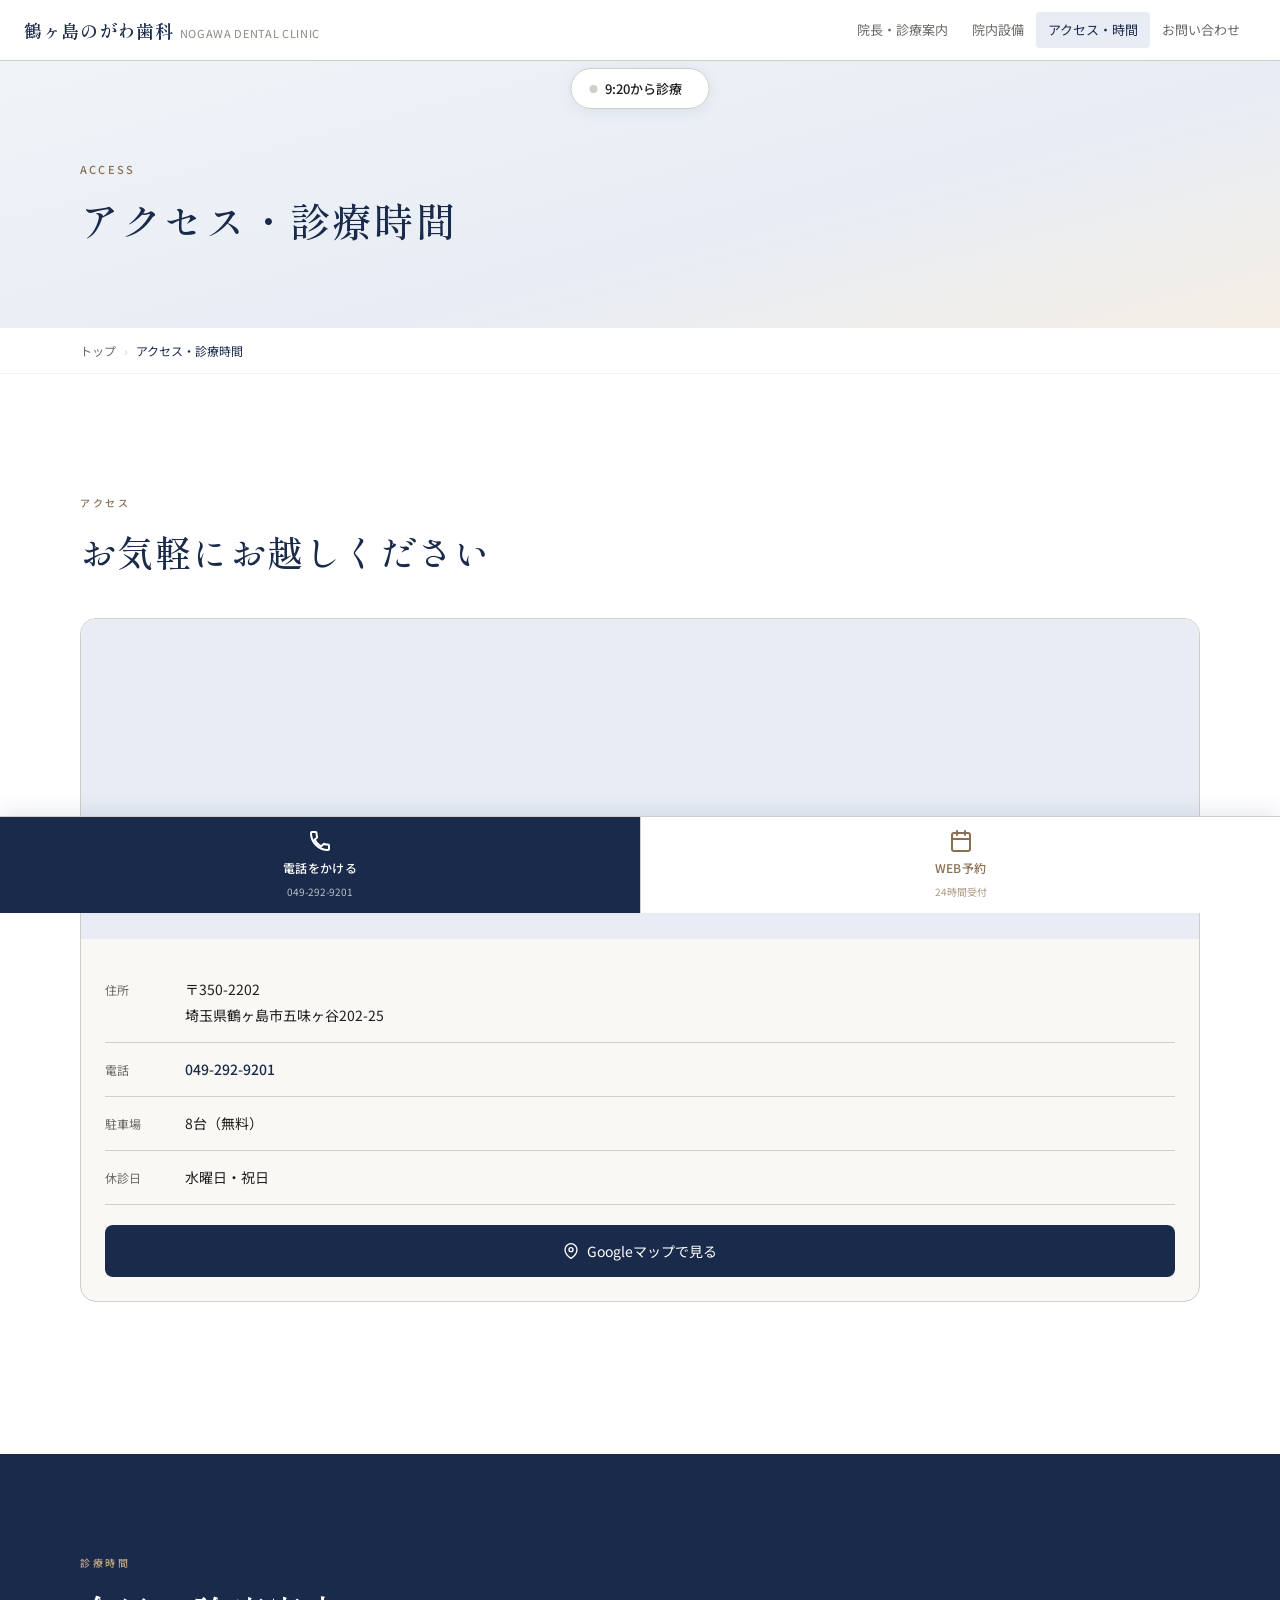
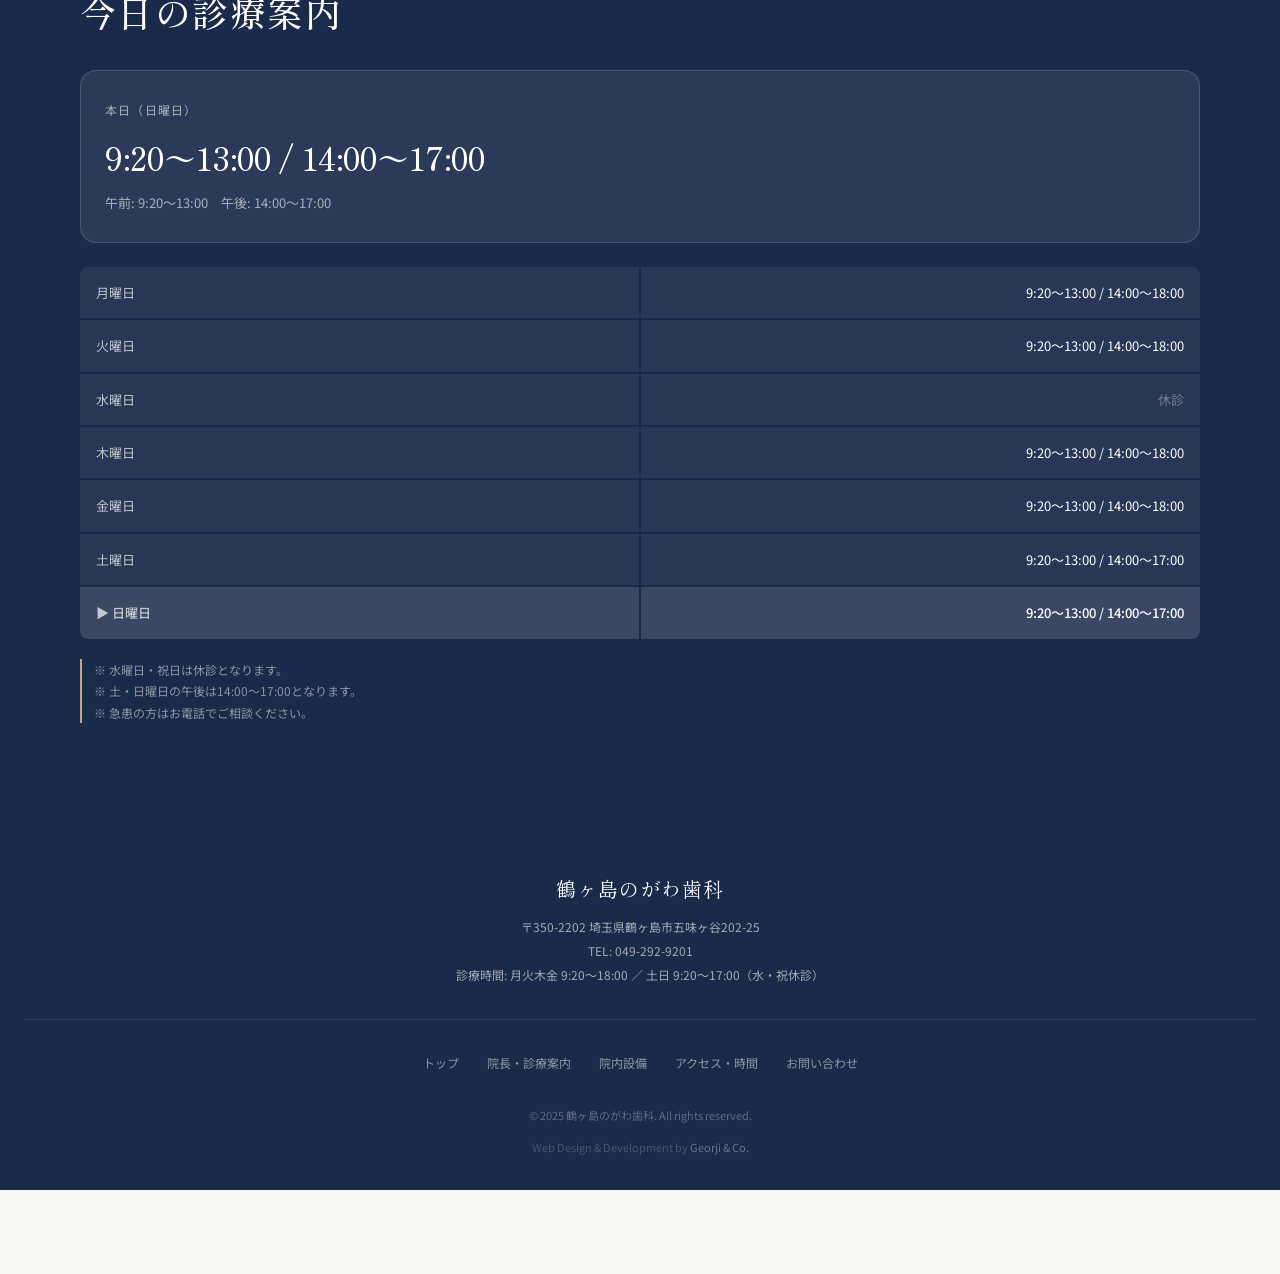
==== access.html @ 41b7ee16 "Add files via upload" ====
<!DOCTYPE html>
<html lang="ja">
<head>
<meta charset="UTF-8">
<meta name="viewport" content="width=device-width, initial-scale=1.0">
<title>アクセス・診療時間 | 鶴ヶ島のがわ歯科</title>
<meta name="description" content="鶴ヶ島のがわ歯科のアクセスと診療時間。埼玉県鶴ヶ島市五味ヶ谷202-25。駐車場8台完備。月火木金18時まで、土日17時まで診療。">
<meta name="keywords" content="鶴ヶ島のがわ歯科,アクセス,駐車場,診療時間,鶴ヶ島市五味ヶ谷">
<link rel="canonical" href="https://nogawashika-demo.georji-and-co.github.io/access.html">
<meta property="og:title" content="アクセス・診療時間 | 鶴ヶ島のがわ歯科">
<meta property="og:description" content="埼玉県鶴ヶ島市五味ヶ谷202-25。駐車場8台完備。土日も診療。">
<meta property="og:type" content="website">
<link rel="preconnect" href="https://fonts.googleapis.com">
<link rel="preconnect" href="https://fonts.gstatic.com" crossorigin>
<link href="https://fonts.googleapis.com/css2?family=Shippori+Mincho:wght@400;500;600&family=Noto+Sans+JP:wght@300;400;500&display=swap" rel="stylesheet">
<link rel="stylesheet" href="style.css">
<style>
.access-section { background: var(--warm-white); }
.access-card {
  background: var(--cream);
  border-radius: var(--radius-lg);
  overflow: hidden;
  border: 1px solid var(--gray-300);
  margin-bottom: 32px;
}
.access-map-wrap {
  height: 240px;
  background: var(--navy-pale);
  overflow: hidden;
}
.access-map-wrap iframe { width: 100%; height: 100%; border: none; }
.access-map-placeholder {
  height: 100%;
  display: flex;
  align-items: center;
  justify-content: center;
  color: var(--navy);
  font-size: 13px;
  gap: 8px;
}
.access-details { padding: 24px; }
.access-row {
  display: flex;
  gap: 16px;
  padding: 14px 0;
  border-bottom: 1px solid var(--gray-300);
  align-items: flex-start;
  font-size: 14px;
}
.access-row:last-child { border-bottom: none; }
.access-label { color: var(--text-muted); min-width: 64px; flex-shrink: 0; font-size: 12px; padding-top: 2px; }
.access-value { color: var(--text-main); line-height: 1.8; }
.map-btn {
  display: flex;
  align-items: center;
  justify-content: center;
  gap: 8px;
  height: 52px;
  background: var(--navy);
  color: white;
  border-radius: var(--radius-md);
  font-size: 14px;
  margin-top: 20px;
  transition: background 0.2s;
}

/* ─── HOURS ─── */
.hours-section {
  background: var(--navy);
  color: white;
  padding: 60px 24px;
}
.hours-section .section-label { color: var(--wood-light); }
.hours-section .section-title { color: white; margin-bottom: 32px; }
.today-card {
  background: rgba(255,255,255,0.08);
  border: 1px solid rgba(255,255,255,0.15);
  border-radius: var(--radius-lg);
  padding: 28px 24px;
  margin-bottom: 24px;
}
.today-label { font-size: 12px; color: rgba(255,255,255,0.6); margin-bottom: 8px; letter-spacing: 0.1em; }
.today-time { font-family: var(--font-serif); font-size: 32px; color: white; font-weight: 500; margin-bottom: 4px; }
.today-note { font-size: 13px; color: rgba(255,255,255,0.6); }
.hours-grid { display: grid; grid-template-columns: 1fr 1fr; gap: 2px; border-radius: var(--radius-md); overflow: hidden; }
.hours-row { display: contents; }
.hours-day, .hours-time { background: rgba(255,255,255,0.06); padding: 14px 16px; font-size: 13px; }
.hours-day { color: rgba(255,255,255,0.7); }
.hours-time { color: white; text-align: right; }
.hours-row.highlight .hours-day,
.hours-row.highlight .hours-time { background: rgba(255,255,255,0.14); font-weight: 500; }
.hours-row.closed .hours-time { color: rgba(255,255,255,0.35); }
.holiday-note {
  margin-top: 20px;
  font-size: 12px;
  color: rgba(255,255,255,0.5);
  border-left: 2px solid var(--wood-light);
  padding-left: 12px;
  line-height: 1.8;
}

@media (min-width: 768px) {
  .hours-section { padding: 80px 48px; }
  .access-map-wrap { height: 320px; }
}
@media (min-width: 1024px) {
  .hours-section { padding: 100px max(48px, calc(50vw - 560px)); }
}
</style>
</head>
<body>

<!-- HEADER -->
<header class="site-header">
  <div class="header-top">
    <a href="index.html" class="logo">
      <span class="logo-main">鶴ヶ島のがわ歯科</span>
      <span class="logo-sub">NOGAWA DENTAL CLINIC</span>
    </a>
    <nav class="header-nav">
      <a href="clinic.html">院長・診療案内</a>
      <a href="facility.html">院内設備</a>
      <a href="access.html" class="active">アクセス・時間</a>
      <a href="contact.html">お問い合わせ</a>
    </nav>
  </div>
  <nav class="bottom-nav">
    <a href="clinic.html">
      <svg viewBox="0 0 24 24"><path d="M20 21v-2a4 4 0 00-4-4H8a4 4 0 00-4 4v2"/><circle cx="12" cy="7" r="4"/></svg>
      院長
    </a>
    <a href="clinic.html#services">
      <svg viewBox="0 0 24 24"><path d="M22 12h-4l-3 9L9 3l-3 9H2"/></svg>
      診療
    </a>
    <a href="access.html" class="active">
      <svg viewBox="0 0 24 24"><circle cx="12" cy="12" r="10"/><polyline points="12 6 12 12 16 14"/></svg>
      時間
    </a>
    <a href="facility.html">
      <svg viewBox="0 0 24 24"><rect x="3" y="3" width="7" height="7"/><rect x="14" y="3" width="7" height="7"/><rect x="14" y="14" width="7" height="7"/><rect x="3" y="14" width="7" height="7"/></svg>
      設備
    </a>
    <a href="access.html" class="active">
      <svg viewBox="0 0 24 24"><path d="M21 10c0 7-9 13-9 13s-9-6-9-13a9 9 0 0118 0z"/><circle cx="12" cy="10" r="3"/></svg>
      アクセス
    </a>
    <a href="contact.html">
      <svg viewBox="0 0 24 24"><path d="M4 4h16c1.1 0 2 .9 2 2v12c0 1.1-.9 2-2 2H4c-1.1 0-2-.9-2-2V6c0-1.1.9-2 2-2z"/><polyline points="22,6 12,13 2,6"/></svg>
      お問合せ
    </a>
  </nav>
</header>

<!-- STATUS CHIP -->
<div class="status-chip">
  <div class="status-dot" id="statusDot"></div>
  <span class="status-text" id="statusText">診療中</span>
  <span class="status-time" id="statusTime"></span>
</div>

<!-- PAGE HERO -->
<div class="page-hero">
  <p class="page-hero-eyebrow">Access</p>
  <h1 class="page-hero-title">アクセス・診療時間</h1>
</div>

<!-- BREADCRUMB -->
<div class="breadcrumb">
  <a href="index.html">トップ</a>
  <span class="breadcrumb-sep">›</span>
  <span class="breadcrumb-current">アクセス・診療時間</span>
</div>

<!-- ACCESS -->
<section class="access-section section fade-in">
  <div class="section-label">アクセス</div>
  <h2 class="section-title">お気軽にお越しください</h2>
  <div class="access-card">
    <div class="access-map-wrap">
      <iframe
        src="https://www.google.com/maps/embed?pb=!1m18!1m12!1m3!1d3228.5!2d139.395!3d35.935!2m3!1f0!2f0!3f0!3m2!1i1024!2i768!4f13.1!3m3!1m2!1s0x0%3A0x0!2z6bKL44Gg5bO255Sf44Gu44KP44GM44Gw5q2j56K6!5e0!3m2!1sja!2sjp!4v1700000000000"
        allowfullscreen=""
        loading="lazy"
        referrerpolicy="no-referrer-when-downgrade"
        title="鶴ヶ島のがわ歯科 地図">
      </iframe>
    </div>
    <div class="access-details">
      <div class="access-row">
        <span class="access-label">住所</span>
        <span class="access-value">〒350-2202<br>埼玉県鶴ヶ島市五味ヶ谷202-25</span>
      </div>
      <div class="access-row">
        <span class="access-label">電話</span>
        <span class="access-value"><a href="tel:049-292-9201" style="color:var(--navy); font-weight:500;">049-292-9201</a></span>
      </div>
      <div class="access-row">
        <span class="access-label">駐車場</span>
        <span class="access-value">8台（無料）</span>
      </div>
      <div class="access-row">
        <span class="access-label">休診日</span>
        <span class="access-value">水曜日・祝日</span>
      </div>
      <a href="https://maps.google.com/maps?q=埼玉県鶴ヶ島市五味ヶ谷202-25" target="_blank" rel="noopener" class="map-btn">
        <svg width="16" height="16" viewBox="0 0 24 24" fill="none" stroke="currentColor" stroke-width="2" stroke-linecap="round" stroke-linejoin="round"><path d="M21 10c0 7-9 13-9 13s-9-6-9-13a9 9 0 0118 0z"/><circle cx="12" cy="10" r="3"/></svg>
        Googleマップで見る
      </a>
    </div>
  </div>
</section>

<!-- HOURS -->
<section class="hours-section fade-in">
  <div class="section-label">診療時間</div>
  <h2 class="section-title">今日の診療案内</h2>
  <div class="today-card">
    <div class="today-label">本日（<span id="todayLabel"></span>）</div>
    <div class="today-time" id="todayHours">——</div>
    <div class="today-note" id="todayStatus"></div>
  </div>
  <div class="hours-grid" id="hoursGrid"></div>
  <p class="holiday-note">
    ※ 水曜日・祝日は休診となります。<br>
    ※ 土・日曜日の午後は14:00〜17:00となります。<br>
    ※ 急患の方はお電話でご相談ください。
  </p>
</section>

<!-- FOOTER -->
<footer class="site-footer">
  <div class="footer-logo">鶴ヶ島のがわ歯科</div>
  <div class="footer-address">
    〒350-2202 埼玉県鶴ヶ島市五味ヶ谷202-25<br>
    TEL: 049-292-9201<br>
    診療時間: 月火木金 9:20〜18:00 ／ 土日 9:20〜17:00（水・祝休診）
  </div>
  <nav class="footer-nav">
    <a href="index.html">トップ</a>
    <a href="clinic.html">院長・診療案内</a>
    <a href="facility.html">院内設備</a>
    <a href="access.html">アクセス・時間</a>
    <a href="contact.html">お問い合わせ</a>
  </nav>
  <div class="footer-copy">© 2025 鶴ヶ島のがわ歯科. All rights reserved.</div>
  <div class="footer-credit">Web Design &amp; Development by <a href="https://georji-and-co.github.io/" target="_blank">Georji &amp; Co.</a></div>
</footer>

<!-- STICKY CTA BAR -->
<div class="sticky-bar">
  <a href="tel:049-292-9201" class="sticky-btn sticky-btn-call">
    <div class="sticky-btn-icon">
      <svg viewBox="0 0 24 24" fill="none" stroke="currentColor" stroke-width="2" stroke-linecap="round" stroke-linejoin="round"><path d="M6.6 10.8c1.4 2.8 3.8 5.1 6.6 6.6l2.2-2.2c.3-.3.7-.4 1-.2 1.1.4 2.3.6 3.6.6.6 0 1 .4 1 1V20c0 .6-.4 1-1 1C10.6 21 3 13.4 3 4c0-.6.4-1 1-1h3.5c.6 0 1 .4 1 1 0 1.3.2 2.5.6 3.6.1.3 0 .7-.2 1L6.6 10.8z"/></svg>
    </div>
    <span class="sticky-btn-label">電話をかける</span>
    <span class="sticky-btn-sub">049-292-9201</span>
  </a>
  <a href="https://www.v-apo.net/nogawashika/login" target="_blank" rel="noopener" class="sticky-btn sticky-btn-web">
    <div class="sticky-btn-icon">
      <svg viewBox="0 0 24 24" fill="none" stroke="currentColor" stroke-width="2" stroke-linecap="round" stroke-linejoin="round"><rect x="3" y="4" width="18" height="18" rx="2" ry="2"/><line x1="16" y1="2" x2="16" y2="6"/><line x1="8" y1="2" x2="8" y2="6"/><line x1="3" y1="10" x2="21" y2="10"/></svg>
    </div>
    <span class="sticky-btn-label">WEB予約</span>
    <span class="sticky-btn-sub">24時間受付</span>
  </a>
</div>

<script src="common.js"></script>
<script>
initStatus();
renderTodayHours('todayLabel','todayHours','todayStatus');
renderHoursGrid('hoursGrid');
initFadeIn();
</script>
</body>
</html>
---- style.css ----
/* ═══════════════════════════════════════
   鶴ヶ島のがわ歯科 — 共通スタイル
   Georji & Co.
═══════════════════════════════════════ */

*, *::before, *::after {
  box-sizing: border-box;
  margin: 0;
  padding: 0;
  word-break: keep-all;
  overflow-wrap: break-word;
}

:root {
  --navy: #1a2a4a;
  --navy-light: #2d4070;
  --navy-pale: #e8edf5;
  --cream: #faf8f4;
  --warm-white: #ffffff;
  --wood: #8b6f52;
  --wood-light: #c4a882;
  --wood-pale: #f5efe6;
  --gray-100: #f4f4f2;
  --gray-300: #d0cec9;
  --gray-500: #8a8880;
  --gray-700: #4a4845;
  --text-main: #1e1e1e;
  --text-muted: #6b6966;
  --font-serif: 'Shippori Mincho', serif;
  --font-sans: 'Noto Sans JP', sans-serif;
  --radius-sm: 4px;
  --radius-md: 8px;
  --radius-lg: 16px;
  --shadow-soft: 0 2px 16px rgba(26,42,74,0.08);
  --shadow-card: 0 4px 32px rgba(26,42,74,0.12);
  --sticky-bar-h: 84px;
  --header-h: 104px;
}

html { scroll-behavior: smooth; }

body {
  font-family: var(--font-sans);
  background: var(--cream);
  color: var(--text-main);
  font-size: 15px;
  line-height: 1.8;
  padding-bottom: var(--sticky-bar-h);
}

img { display: block; width: 100%; }
a { text-decoration: none; color: inherit; }
ul { list-style: none; }

/* ─── HEADER ─── */
.site-header {
  position: fixed;
  top: 0; left: 0; right: 0;
  z-index: 100;
  background: rgba(255,255,255,0.95);
  backdrop-filter: blur(12px);
  border-bottom: 1px solid var(--gray-300);
}
.header-top {
  height: 60px;
  display: flex;
  align-items: center;
  justify-content: space-between;
  padding: 0 20px;
}
.logo {
  display: flex;
  align-items: baseline;
  gap: 6px;
}
.logo-main {
  font-family: var(--font-serif);
  font-size: 18px;
  font-weight: 600;
  color: var(--navy);
  letter-spacing: 0.04em;
}
.logo-sub {
  font-size: 11px;
  color: var(--gray-500);
  letter-spacing: 0.06em;
}

/* ─── DESKTOP INLINE NAV ─── */
.header-nav { display: none; }

/* ─── MOBILE BOTTOM NAV ─── */
.bottom-nav {
  display: grid;
  grid-template-columns: repeat(6, 1fr);
  border-top: 1px solid var(--gray-300);
  background: white;
}
.bottom-nav a {
  display: flex;
  flex-direction: column;
  align-items: center;
  justify-content: center;
  gap: 3px;
  padding: 8px 2px;
  font-size: 9px;
  color: var(--text-muted);
  letter-spacing: 0.02em;
  border-right: 1px solid var(--gray-100);
  min-height: 44px;
  transition: color 0.15s, background 0.15s;
}
.bottom-nav a:last-child { border-right: none; }
.bottom-nav a:active,
.bottom-nav a.active { color: var(--navy); background: var(--navy-pale); }
.bottom-nav svg {
  width: 16px; height: 16px;
  stroke: currentColor;
  fill: none;
  stroke-width: 1.8;
  stroke-linecap: round;
  stroke-linejoin: round;
}

/* ─── STATUS CHIP ─── */
.status-chip {
  position: fixed;
  top: calc(var(--header-h) + 8px);
  left: 50%;
  transform: translateX(-50%);
  z-index: 80;
  display: flex;
  align-items: center;
  gap: 8px;
  background: white;
  border: 1px solid var(--gray-300);
  border-radius: 24px;
  padding: 8px 18px;
  box-shadow: var(--shadow-soft);
  font-size: 13px;
  white-space: nowrap;
}
.status-dot {
  width: 8px; height: 8px;
  border-radius: 50%;
  background: #4caf50;
  flex-shrink: 0;
  animation: pulse-dot 2s ease-in-out infinite;
}
.status-dot.closed { background: var(--gray-300); animation: none; }
@keyframes pulse-dot {
  0%, 100% { opacity: 1; }
  50% { opacity: 0.4; }
}
.status-text { color: var(--text-main); font-weight: 500; }
.status-time { color: var(--text-muted); }

/* ─── PAGE HERO (inner pages) ─── */
.page-hero {
  margin-top: var(--header-h);
  background: linear-gradient(165deg, #f0f4f8 0%, #e8edf5 60%, #f5efe6 100%);
  padding: 60px 24px 48px;
  text-align: center;
}
.page-hero-eyebrow {
  font-size: 11px;
  letter-spacing: 0.2em;
  color: var(--wood);
  text-transform: uppercase;
  margin-bottom: 12px;
  font-weight: 500;
}
.page-hero-title {
  font-family: var(--font-serif);
  font-size: clamp(24px, 6vw, 40px);
  font-weight: 500;
  color: var(--navy);
  letter-spacing: 0.05em;
  line-height: 1.4;
}

/* ─── BREADCRUMB ─── */
.breadcrumb {
  display: flex;
  align-items: center;
  gap: 8px;
  padding: 12px 24px;
  font-size: 12px;
  color: var(--text-muted);
  background: var(--warm-white);
  border-bottom: 1px solid var(--gray-100);
}
.breadcrumb a { color: var(--text-muted); }
.breadcrumb a:hover { color: var(--navy); }
.breadcrumb-sep { color: var(--gray-300); }
.breadcrumb-current { color: var(--navy); }

/* ─── SECTION BASE ─── */
.section { padding: 80px 24px; }
.section-label {
  font-size: 10px;
  letter-spacing: 0.25em;
  text-transform: uppercase;
  color: var(--wood);
  margin-bottom: 12px;
  font-weight: 500;
}
.section-title {
  font-family: var(--font-serif);
  font-size: clamp(22px, 5vw, 36px);
  font-weight: 500;
  color: var(--navy);
  line-height: 1.5;
  letter-spacing: 0.04em;
  margin-bottom: 40px;
}

/* ─── BUTTONS ─── */
.btn-primary {
  display: inline-flex;
  align-items: center;
  justify-content: center;
  gap: 10px;
  background: var(--navy);
  color: white;
  height: 56px;
  padding: 0 28px;
  border-radius: var(--radius-md);
  font-size: 15px;
  font-weight: 500;
  letter-spacing: 0.04em;
  transition: background 0.2s, transform 0.1s;
}
.btn-primary:active { transform: scale(0.98); }
.btn-secondary {
  display: inline-flex;
  align-items: center;
  justify-content: center;
  gap: 10px;
  background: white;
  color: var(--navy);
  border: 1px solid var(--navy-pale);
  height: 52px;
  padding: 0 24px;
  border-radius: var(--radius-md);
  font-size: 14px;
  font-weight: 400;
}

/* ─── FOOTER ─── */
.site-footer {
  background: var(--navy);
  color: rgba(255,255,255,0.6);
  padding: 48px 24px 32px;
  text-align: center;
}
.footer-logo {
  font-family: var(--font-serif);
  font-size: 20px;
  color: white;
  margin-bottom: 8px;
  letter-spacing: 0.05em;
}
.footer-address { font-size: 12px; line-height: 2; margin-bottom: 32px; }
.footer-nav {
  display: flex;
  flex-wrap: wrap;
  justify-content: center;
  border-top: 1px solid rgba(255,255,255,0.1);
  padding-top: 24px;
  margin-bottom: 24px;
}
.footer-nav a {
  color: rgba(255,255,255,0.5);
  font-size: 12px;
  padding: 8px 14px;
  transition: color 0.2s;
}
.footer-nav a:hover { color: white; }
.footer-copy { font-size: 11px; color: rgba(255,255,255,0.3); }
.footer-credit { margin-top: 12px; font-size: 11px; color: rgba(255,255,255,0.2); }
.footer-credit a { color: rgba(255,255,255,0.35); }

/* ─── STICKY CTA BAR ─── */
.sticky-bar {
  position: fixed;
  bottom: 0; left: 0; right: 0;
  height: var(--sticky-bar-h);
  background: white;
  border-top: 1px solid var(--gray-300);
  display: grid;
  grid-template-columns: 1fr 1fr;
  z-index: 200;
  box-shadow: 0 -4px 20px rgba(26,42,74,0.1);
}
.sticky-btn {
  display: flex;
  flex-direction: column;
  align-items: center;
  justify-content: center;
  gap: 4px;
  height: 100%;
  padding: 12px 4px;
  border: none;
  cursor: pointer;
  font-family: var(--font-sans);
  transition: background 0.15s;
  -webkit-tap-highlight-color: transparent;
}
.sticky-btn:active { opacity: 0.8; }
.sticky-btn-call { background: var(--navy); color: white; }
.sticky-btn-web {
  background: var(--warm-white);
  color: var(--wood);
  border-left: 1px solid var(--gray-300);
}
.sticky-btn-icon {
  width: 24px; height: 24px;
  flex-shrink: 0;
  display: flex;
  align-items: center;
  justify-content: center;
}
.sticky-btn-icon svg { width: 24px; height: 24px; display: block; overflow: visible; }
.sticky-btn-label { font-size: 12px; font-weight: 500; letter-spacing: 0.03em; }
.sticky-btn-sub { font-size: 10px; opacity: 0.7; }

/* ─── ANIMATIONS ─── */
.fade-in {
  opacity: 0;
  transform: translateY(20px);
  transition: opacity 0.7s ease, transform 0.7s ease;
}
.fade-in.visible { opacity: 1; transform: none; }

/* ─── DESKTOP ─── */
@media (min-width: 768px) {
  :root { --header-h: 60px; }
  body { font-size: 16px; }
  .bottom-nav { display: none; }
  .header-nav {
    display: flex;
    align-items: center;
    padding: 0 4px;
  }
  .header-nav a {
    font-size: 13px;
    color: var(--text-muted);
    padding: 6px 12px;
    border-radius: var(--radius-sm);
    white-space: nowrap;
    transition: color 0.15s, background 0.15s;
  }
  .header-nav a:hover,
  .header-nav a.active { color: var(--navy); background: var(--navy-pale); }
  .header-top { padding: 0 24px; }
  .section { padding: 100px 48px; }
  .page-hero { padding: 80px 48px 64px; }
  .breadcrumb { padding: 12px 48px; }
}

@media (min-width: 1024px) {
  .section { padding: 120px max(48px, calc(50vw - 560px)); }
  .page-hero { padding: 100px max(48px, calc(50vw - 560px)) 80px; text-align: left; }
  .breadcrumb { padding: 12px max(48px, calc(50vw - 560px)); }
}
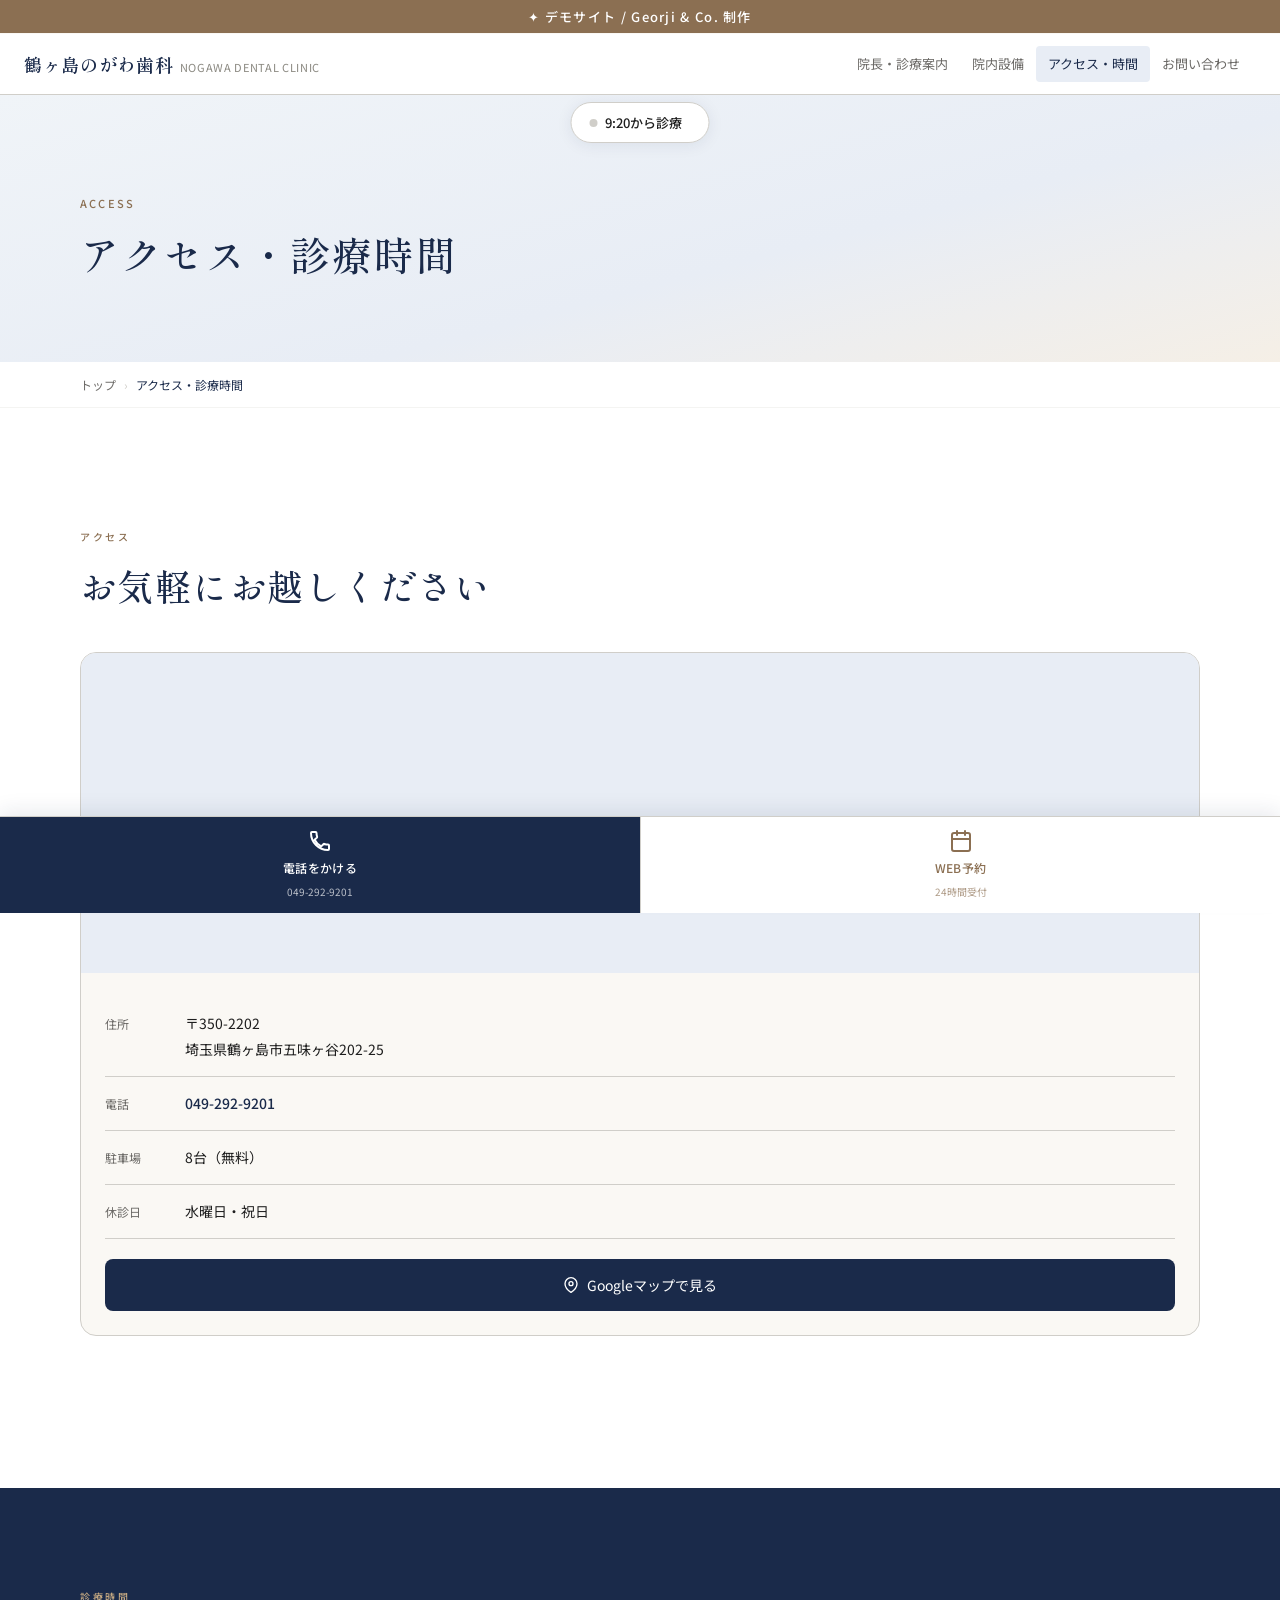
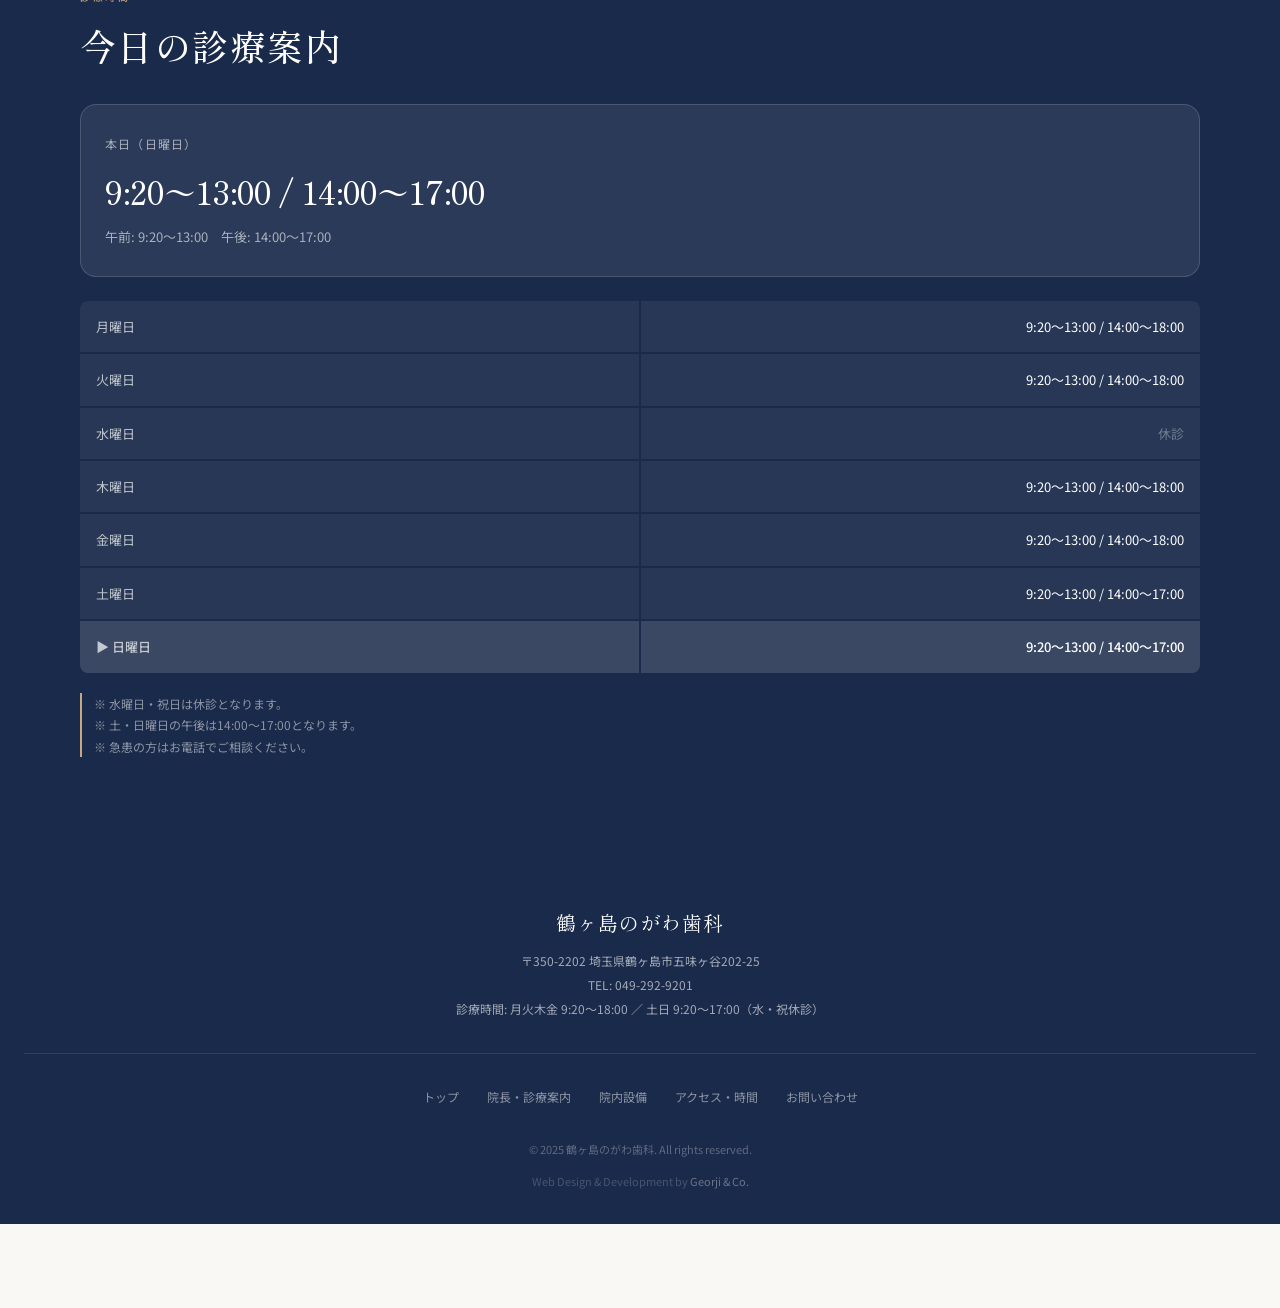
==== commit a5d95f12: "Add files via upload" ====
--- a/access.html
+++ b/access.html
@@ -111,6 +111,7 @@
 <body>
 
 <!-- HEADER -->
+<div class="demo-banner">✦ デモサイト / Georji &amp; Co. 制作</div>
 <header class="site-header">
   <div class="header-top">
     <a href="index.html" class="logo">
@@ -173,7 +174,7 @@
 </div>
 
 <!-- ACCESS -->
-<section class="access-section section fade-in">
+<section class="access-section fade-in">
   <div class="section-label">アクセス</div>
   <h2 class="section-title">お気軽にお越しください</h2>
   <div class="access-card">
--- a/style.css
+++ b/style.css
@@ -34,12 +34,16 @@
   --shadow-soft: 0 2px 16px rgba(26,42,74,0.08);
   --shadow-card: 0 4px 32px rgba(26,42,74,0.12);
   --sticky-bar-h: 84px;
-  --header-h: 104px;
-}
-
-html { scroll-behavior: smooth; }
+  --header-h: 138px;
+}
+
+html {
+  scroll-behavior: smooth;
+  overflow-x: hidden;
+}
 
 body {
+  overflow-x: hidden;
   font-family: var(--font-sans);
   background: var(--cream);
   color: var(--text-main);
@@ -52,10 +56,25 @@
 a { text-decoration: none; color: inherit; }
 ul { list-style: none; }
 
+/* ─── DEMO BANNER ─── */
+.demo-banner {
+  position: fixed;
+  top: 0; left: 0; right: 0;
+  z-index: 300;
+  background: var(--wood);
+  color: white;
+  text-align: center;
+  font-size: 13px;
+  font-weight: 500;
+  letter-spacing: 0.1em;
+  padding: 10px 16px;
+  line-height: 1;
+}
+
 /* ─── HEADER ─── */
 .site-header {
   position: fixed;
-  top: 0; left: 0; right: 0;
+  top: 34px; left: 0; right: 0;
   z-index: 100;
   background: rgba(255,255,255,0.95);
   backdrop-filter: blur(12px);
@@ -333,9 +352,57 @@
 }
 .fade-in.visible { opacity: 1; transform: none; }
 
+
+/* ─── SECTION PADDING (各ページ個別) ─── */
+.philosophy-section,
+.services-section,
+.facilities-section,
+.rooms-section,
+.access-section,
+.contact-section,
+.features-section,
+.services-preview {
+  padding: 64px 20px;
+}
+
+@media (min-width: 768px) {
+  .philosophy-section,
+  .services-section,
+  .facilities-section,
+  .rooms-section,
+  .access-section,
+  .contact-section,
+  .features-section,
+  .services-preview {
+    padding: 100px 48px;
+  }
+}
+
+@media (min-width: 1024px) {
+  .philosophy-section,
+  .services-section,
+  .facilities-section,
+  .rooms-section,
+  .access-section,
+  .contact-section,
+  .features-section,
+  .services-preview {
+    padding: 120px max(48px, calc(50vw - 560px));
+  }
+}
+
+/* ─── CARD OVERFLOW FIX ─── */
+/* flexカード内のテキスト列が必ず縮むようにする */
+.service-card > div:not(.service-icon),
+.facility-item > div:not(.facility-number),
+.contact-option > div:not(.contact-option-icon):not(.contact-option-btn) {
+  min-width: 0;
+  flex: 1;
+}
+
 /* ─── DESKTOP ─── */
 @media (min-width: 768px) {
-  :root { --header-h: 60px; }
+  :root { --header-h: 94px; }
   body { font-size: 16px; }
   .bottom-nav { display: none; }
   .header-nav {
@@ -364,3 +431,28 @@
   .page-hero { padding: 100px max(48px, calc(50vw - 560px)) 80px; text-align: left; }
   .breadcrumb { padding: 12px max(48px, calc(50vw - 560px)); }
 }
+
+/* ─── MOBILE SAFEGUARDS ─── */
+@media (max-width: 767px) {
+  /* テーブル・グリッド系のはみ出し防止 */
+  table { font-size: 12px; }
+  th, td { padding: 8px 6px !important; }
+
+  /* section系の横幅を確実に収める */
+  .section { padding: 64px 20px; }
+  .page-hero { padding: 48px 20px 40px; }
+
+  /* btn幅を画面に収める */
+  .btn-primary, .btn-secondary {
+    width: 100%;
+    justify-content: center;
+  }
+
+  /* フッターナビの折り返し */
+  .footer-nav a { padding: 6px 10px; font-size: 11px; }
+}
+
+/* ─── SCROLL OFFSET (アンカーリンクのヘッダー被り防止) ─── */
+[id] {
+  scroll-margin-top: calc(var(--header-h) + 16px);
+}
